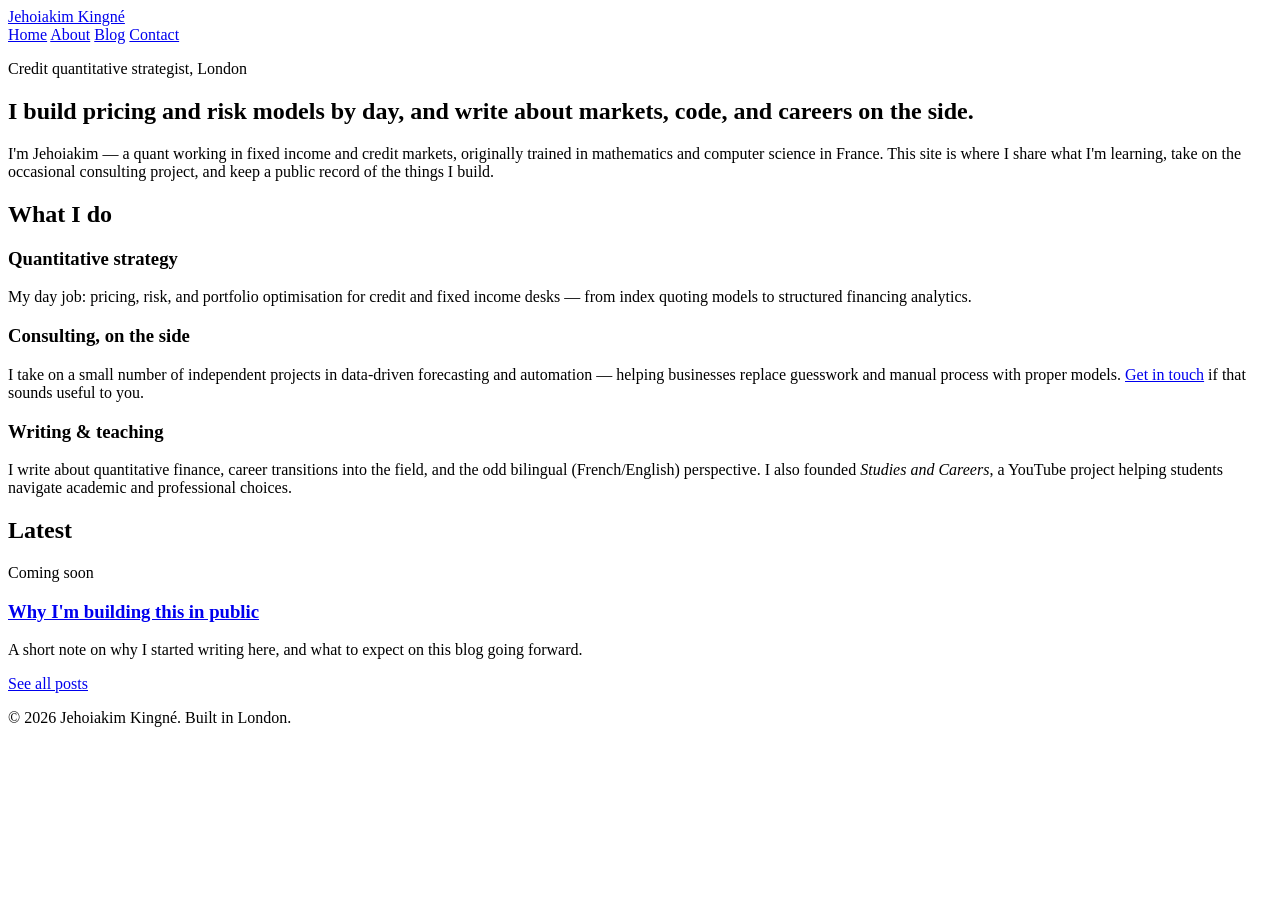
==== index.html @ c3a91ccc "Add files via upload" ====
<!DOCTYPE html>
<html lang="en">
<head>
<meta charset="UTF-8">
<meta name="viewport" content="width=device-width, initial-scale=1">
<title>Jehoiakim Kingné</title>
<meta name="description" content="Jehoiakim Kingné — credit quantitative strategist in London, writing on markets, code, and building on the side.">
<link rel="preconnect" href="https://fonts.googleapis.com">
<link rel="preconnect" href="https://fonts.gstatic.com" crossorigin>
<link href="https://fonts.googleapis.com/css2?family=Source+Serif+4:wght@600;700&family=IBM+Plex+Sans:wght@400;500;600&display=swap" rel="stylesheet">
<link rel="stylesheet" href="css/styles.css">
</head>
<body>

<header class="site-header">
  <div class="header-inner">
    <a href="index.html" class="wordmark">Jehoiakim Kingné</a>
    <nav class="site-nav">
      <a href="index.html" class="active">Home</a>
      <a href="about.html">About</a>
      <a href="blog.html">Blog</a>
      <a href="contact.html">Contact</a>
    </nav>
  </div>
</header>

<main>
  <section class="hero">
    <div class="wrap">
      <p class="kicker">Credit quantitative strategist, London</p>
      <h1>I build pricing and risk models by day, and write about markets, code, and careers on the side.</h1>
      <p class="lede">I'm Jehoiakim — a quant working in fixed income and credit markets, originally trained in mathematics and computer science in France. This site is where I share what I'm learning, take on the occasional consulting project, and keep a public record of the things I build.</p>
    </div>
  </section>

  <section>
    <div class="wrap">
      <h2>What I do</h2>

      <div class="focus-item">
        <h3>Quantitative strategy</h3>
        <p>My day job: pricing, risk, and portfolio optimisation for credit and fixed income desks — from index quoting models to structured financing analytics.</p>
      </div>

      <div class="focus-item">
        <h3>Consulting, on the side</h3>
        <p>I take on a small number of independent projects in data-driven forecasting and automation — helping businesses replace guesswork and manual process with proper models. <a href="contact.html">Get in touch</a> if that sounds useful to you.</p>
      </div>

      <div class="focus-item">
        <h3>Writing &amp; teaching</h3>
        <p>I write about quantitative finance, career transitions into the field, and the odd bilingual (French/English) perspective. I also founded <em>Studies and Careers</em>, a YouTube project helping students navigate academic and professional choices.</p>
      </div>
    </div>
  </section>

  <section>
    <div class="wrap">
      <h2>Latest</h2>

      <div class="post-entry">
        <span class="post-date">Coming soon</span>
        <h3><a href="blog/why-this-site.html">Why I'm building this in public</a></h3>
        <p>A short note on why I started writing here, and what to expect on this blog going forward.</p>
      </div>

      <p><a href="blog.html">See all posts</a></p>
    </div>
  </section>
</main>

<footer class="site-footer">
  <div class="wrap">
    <p>&copy; 2026 Jehoiakim Kingné. Built in London.</p>
  </div>
</footer>

</body>
</html>
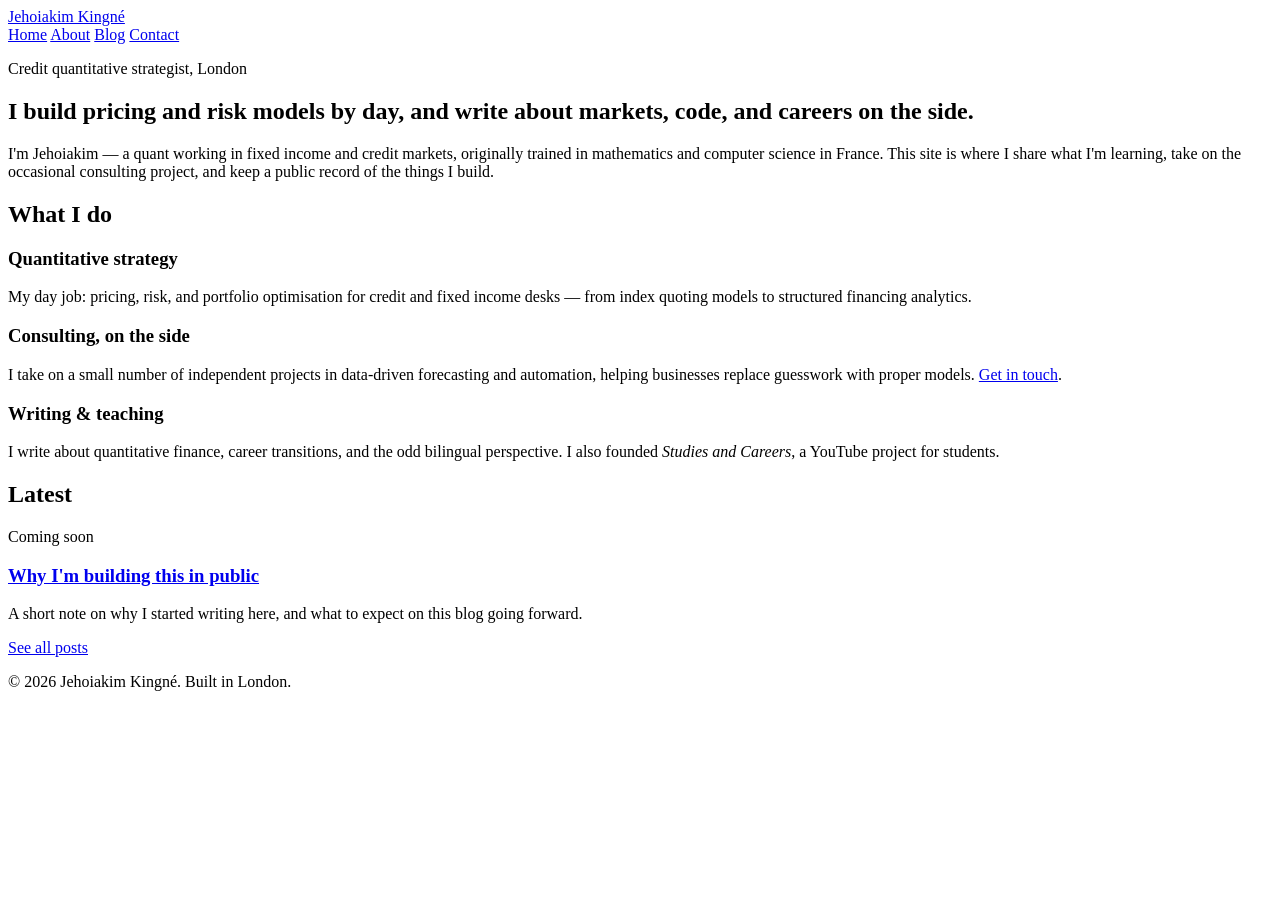
==== commit e179748f: "Add files via upload" ====
--- a/index.html
+++ b/index.html
@@ -7,7 +7,7 @@
 <meta name="description" content="Jehoiakim Kingné — credit quantitative strategist in London, writing on markets, code, and building on the side.">
 <link rel="preconnect" href="https://fonts.googleapis.com">
 <link rel="preconnect" href="https://fonts.gstatic.com" crossorigin>
-<link href="https://fonts.googleapis.com/css2?family=Source+Serif+4:wght@600;700&family=IBM+Plex+Sans:wght@400;500;600&display=swap" rel="stylesheet">
+<link href="https://fonts.googleapis.com/css2?family=Fraunces:opsz,wght@9..144,400;9..144,500;9..144,560;9..144,600&family=Inter:wght@400;500;600&display=swap" rel="stylesheet">
 <link rel="stylesheet" href="css/styles.css">
 </head>
 <body>
@@ -26,6 +26,7 @@
 
 <main>
   <section class="hero">
+    <div class="hero-blob" aria-hidden="true"></div>
     <div class="wrap">
       <p class="kicker">Credit quantitative strategist, London</p>
       <h1>I build pricing and risk models by day, and write about markets, code, and careers on the side.</h1>
@@ -33,23 +34,28 @@
     </div>
   </section>
 
-  <section>
-    <div class="wrap">
+  <section class="alt-bg">
+    <div class="wrap-wide">
       <h2>What I do</h2>
 
-      <div class="focus-item">
-        <h3>Quantitative strategy</h3>
-        <p>My day job: pricing, risk, and portfolio optimisation for credit and fixed income desks — from index quoting models to structured financing analytics.</p>
-      </div>
+      <div class="focus-grid">
+        <div class="focus-item">
+          <div class="dot" aria-hidden="true"></div>
+          <h3>Quantitative strategy</h3>
+          <p>My day job: pricing, risk, and portfolio optimisation for credit and fixed income desks — from index quoting models to structured financing analytics.</p>
+        </div>
 
-      <div class="focus-item">
-        <h3>Consulting, on the side</h3>
-        <p>I take on a small number of independent projects in data-driven forecasting and automation — helping businesses replace guesswork and manual process with proper models. <a href="contact.html">Get in touch</a> if that sounds useful to you.</p>
-      </div>
+        <div class="focus-item">
+          <div class="dot" aria-hidden="true"></div>
+          <h3>Consulting, on the side</h3>
+          <p>I take on a small number of independent projects in data-driven forecasting and automation, helping businesses replace guesswork with proper models. <a href="contact.html">Get in touch</a>.</p>
+        </div>
 
-      <div class="focus-item">
-        <h3>Writing &amp; teaching</h3>
-        <p>I write about quantitative finance, career transitions into the field, and the odd bilingual (French/English) perspective. I also founded <em>Studies and Careers</em>, a YouTube project helping students navigate academic and professional choices.</p>
+        <div class="focus-item">
+          <div class="dot" aria-hidden="true"></div>
+          <h3>Writing &amp; teaching</h3>
+          <p>I write about quantitative finance, career transitions, and the odd bilingual perspective. I also founded <em>Studies and Careers</em>, a YouTube project for students.</p>
+        </div>
       </div>
     </div>
   </section>
@@ -75,5 +81,6 @@
   </div>
 </footer>
 
+<script src="js/main.js"></script>
 </body>
 </html>
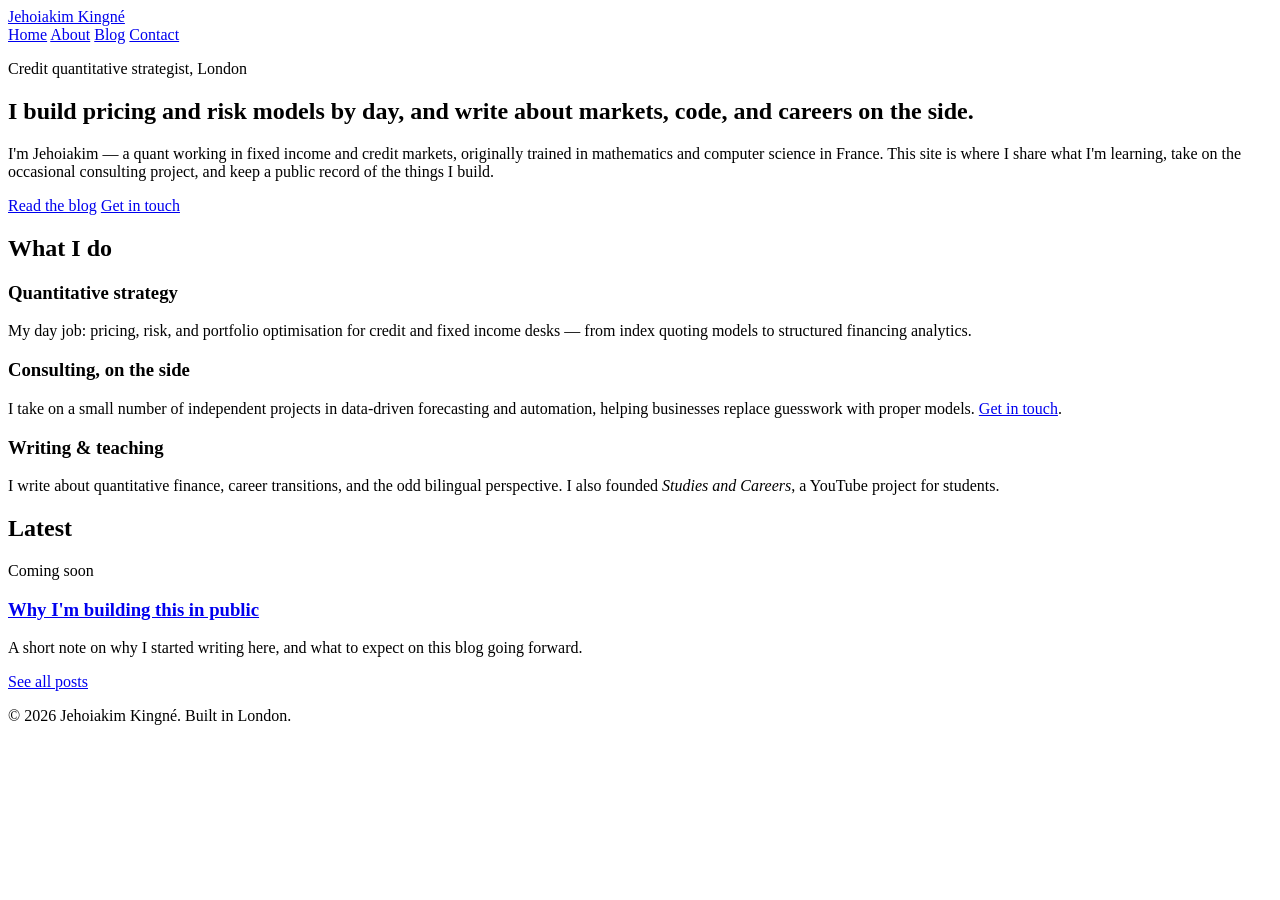
==== commit b2fbe123: "personal site more dynamic and user friendly make the personal site more dynamic and user friendly" ====
--- a/index.html
+++ b/index.html
@@ -1,5 +1,5 @@
 <!DOCTYPE html>
-<html lang="en">
+<html lang="en" class="no-js">
 <head>
 <meta charset="UTF-8">
 <meta name="viewport" content="width=device-width, initial-scale=1">
@@ -7,7 +7,7 @@
 <meta name="description" content="Jehoiakim Kingné — credit quantitative strategist in London, writing on markets, code, and building on the side.">
 <link rel="preconnect" href="https://fonts.googleapis.com">
 <link rel="preconnect" href="https://fonts.gstatic.com" crossorigin>
-<link href="https://fonts.googleapis.com/css2?family=Fraunces:opsz,wght@9..144,400;9..144,500;9..144,560;9..144,600&family=Inter:wght@400;500;600&display=swap" rel="stylesheet">
+<link href="https://fonts.googleapis.com/css2?family=Fraunces:opsz,wght@9..144,400;9..144,500;9..144,560;9..144,600;9..144,700&family=Inter:wght@400;500;600;700&display=swap" rel="stylesheet">
 <link rel="stylesheet" href="css/styles.css">
 </head>
 <body>
@@ -31,11 +31,15 @@
       <p class="kicker">Credit quantitative strategist, London</p>
       <h1>I build pricing and risk models by day, and write about markets, code, and careers on the side.</h1>
       <p class="lede">I'm Jehoiakim — a quant working in fixed income and credit markets, originally trained in mathematics and computer science in France. This site is where I share what I'm learning, take on the occasional consulting project, and keep a public record of the things I build.</p>
+      <div class="hero-actions">
+        <a href="blog.html" class="btn btn-primary">Read the blog</a>
+        <a href="contact.html" class="btn btn-ghost">Get in touch</a>
+      </div>
     </div>
   </section>
 
   <section class="alt-bg">
-    <div class="wrap-wide">
+    <div class="wrap-wide reveal">
       <h2>What I do</h2>
 
       <div class="focus-grid">
@@ -61,7 +65,7 @@
   </section>
 
   <section>
-    <div class="wrap">
+    <div class="wrap reveal">
       <h2>Latest</h2>
 
       <div class="post-entry">
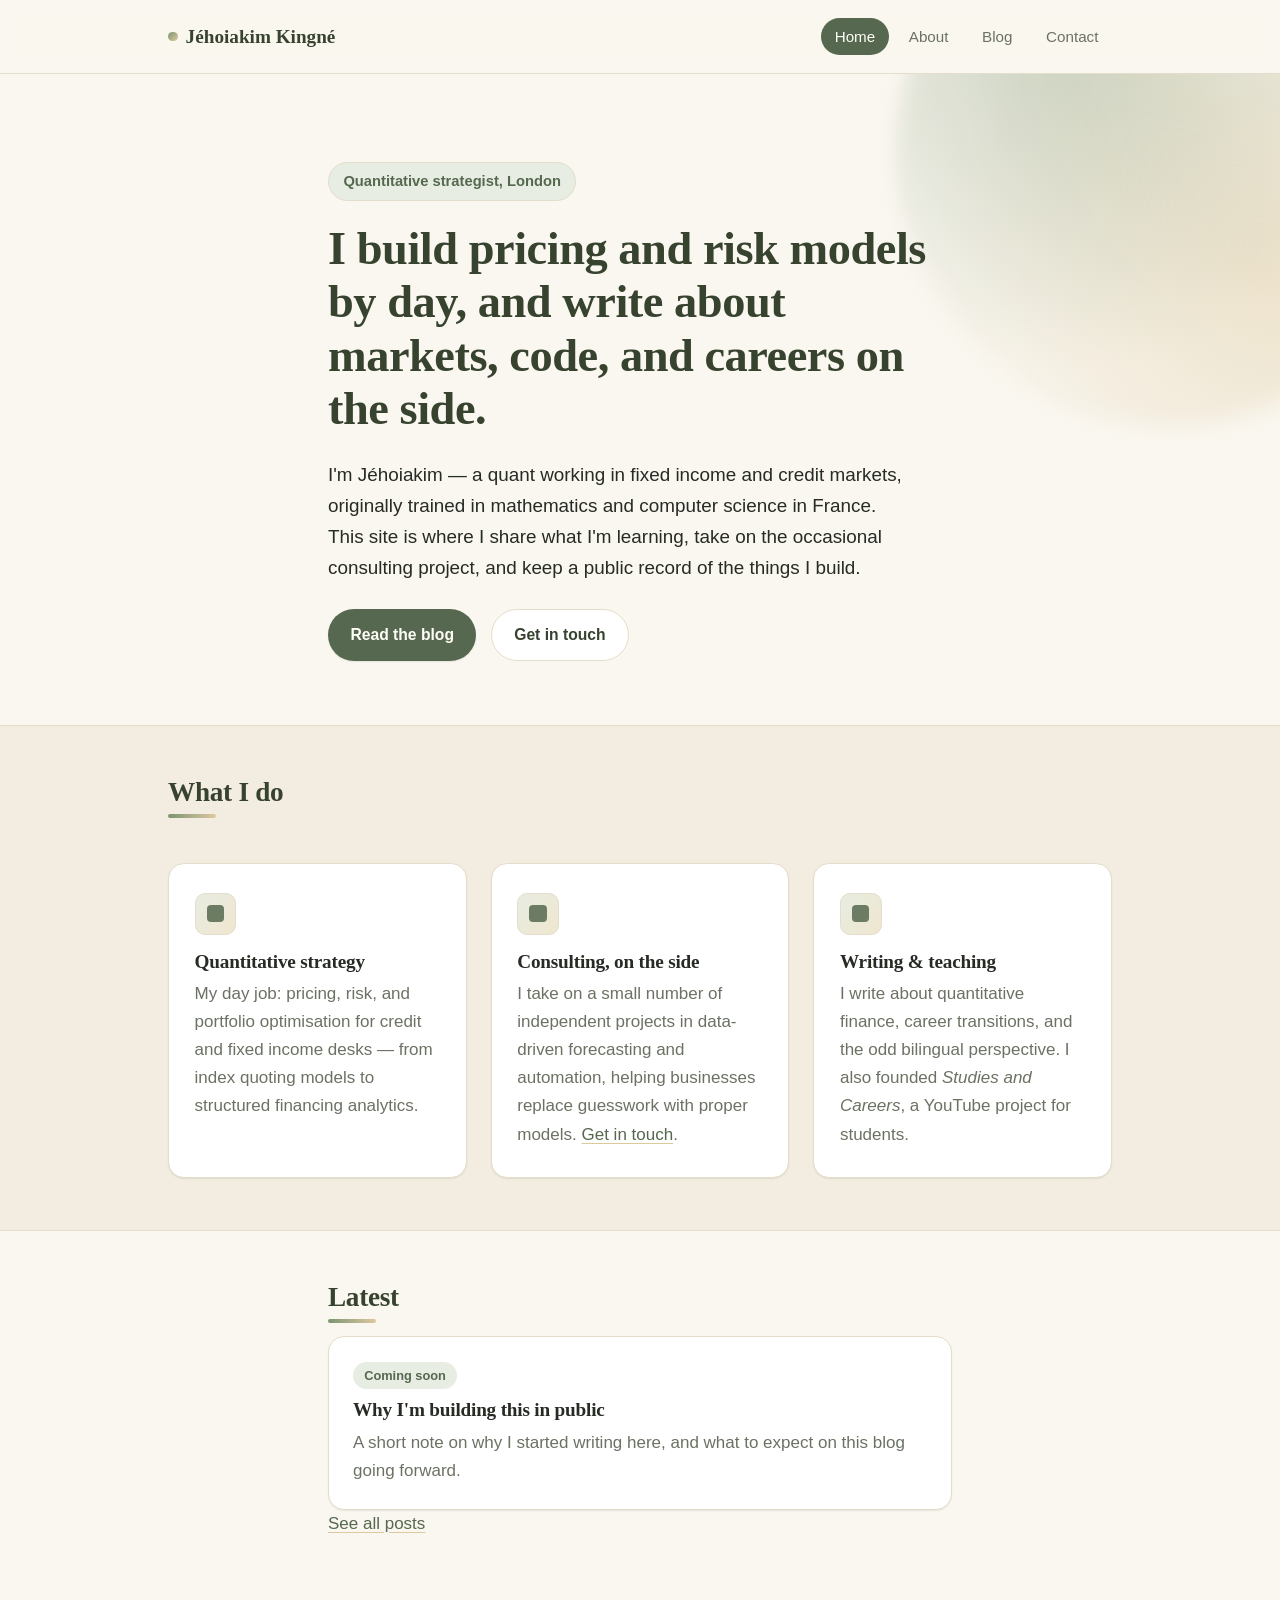
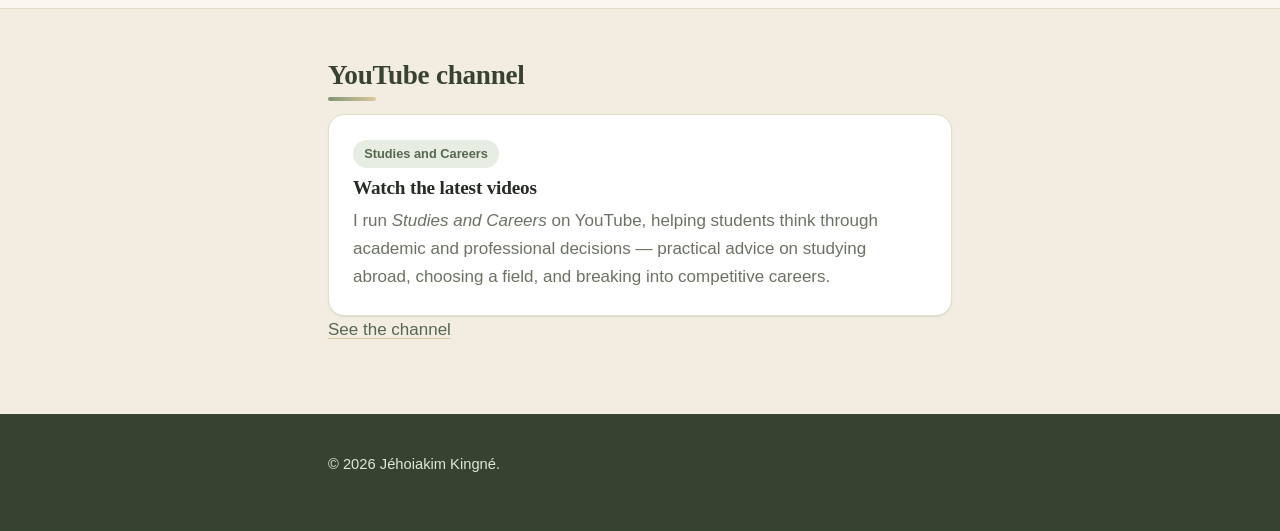
==== commit ce5b8787: "Add files via upload" ====
--- a/index.html
+++ b/index.html
@@ -3,8 +3,8 @@
 <head>
 <meta charset="UTF-8">
 <meta name="viewport" content="width=device-width, initial-scale=1">
-<title>Jehoiakim Kingné</title>
-<meta name="description" content="Jehoiakim Kingné — credit quantitative strategist in London, writing on markets, code, and building on the side.">
+<title>Jéhoiakim Kingné</title>
+<meta name="description" content="Jéhoiakim Kingné — credit quantitative strategist in London, writing on markets, code, and building on the side.">
 <link rel="preconnect" href="https://fonts.googleapis.com">
 <link rel="preconnect" href="https://fonts.gstatic.com" crossorigin>
 <link href="https://fonts.googleapis.com/css2?family=Fraunces:opsz,wght@9..144,400;9..144,500;9..144,560;9..144,600;9..144,700&family=Inter:wght@400;500;600;700&display=swap" rel="stylesheet">
@@ -14,7 +14,7 @@
 
 <header class="site-header">
   <div class="header-inner">
-    <a href="index.html" class="wordmark">Jehoiakim Kingné</a>
+    <a href="index.html" class="wordmark">Jéhoiakim Kingné</a>
     <nav class="site-nav">
       <a href="index.html" class="active">Home</a>
       <a href="about.html">About</a>
@@ -28,9 +28,9 @@
   <section class="hero">
     <div class="hero-blob" aria-hidden="true"></div>
     <div class="wrap">
-      <p class="kicker">Credit quantitative strategist, London</p>
+      <p class="kicker">Quantitative strategist, London</p>
       <h1>I build pricing and risk models by day, and write about markets, code, and careers on the side.</h1>
-      <p class="lede">I'm Jehoiakim — a quant working in fixed income and credit markets, originally trained in mathematics and computer science in France. This site is where I share what I'm learning, take on the occasional consulting project, and keep a public record of the things I build.</p>
+      <p class="lede">I'm Jéhoiakim — a quant working in fixed income and credit markets, originally trained in mathematics and computer science in France. This site is where I share what I'm learning, take on the occasional consulting project, and keep a public record of the things I build.</p>
       <div class="hero-actions">
         <a href="blog.html" class="btn btn-primary">Read the blog</a>
         <a href="contact.html" class="btn btn-ghost">Get in touch</a>
@@ -77,11 +77,25 @@
       <p><a href="blog.html">See all posts</a></p>
     </div>
   </section>
+
+  <section class="alt-bg">
+    <div class="wrap reveal">
+      <h2>YouTube channel</h2>
+
+      <div class="post-entry">
+        <span class="post-date">Studies and Careers</span>
+        <h3><a href="https://www.youtube.com/@studiescareers4532" target="_blank" rel="noopener">Watch the latest videos</a></h3>
+        <p>I run <em>Studies and Careers</em> on YouTube, helping students think through academic and professional decisions — practical advice on studying abroad, choosing a field, and breaking into competitive careers.</p>
+      </div>
+
+      <p><a href="https://www.youtube.com/@studiescareers4532" target="_blank" rel="noopener">See the channel</a></p>
+    </div>
+  </section>
 </main>
 
 <footer class="site-footer">
   <div class="wrap">
-    <p>&copy; 2026 Jehoiakim Kingné. Built in London.</p>
+    <p>&copy; 2026 Jéhoiakim Kingné.</p>
   </div>
 </footer>
 
--- a/css/styles.css
+++ b/css/styles.css
@@ -0,0 +1,405 @@
+/* ---------------------------------------------------
+   Jehoiakim Kingné — personal site
+   Palette: sage green / beige / white
+--------------------------------------------------- */
+:root {
+  --bg: #faf7f0;              /* warm beige page background */
+  --surface: #ffffff;         /* card / header surface */
+  --surface-tint: #f2ede0;    /* soft beige surface for alt sections */
+  --ink: #262b24;             /* near-black warm charcoal */
+  --muted: #6b7263;           /* muted sage-grey for secondary text */
+  --line: #e4ddc9;            /* warm hairline */
+  --sage: #7c9473;            /* primary sage green */
+  --sage-dark: #56684f;       /* deep sage, headings on dark, hover */
+  --sage-deep: #37432f;       /* darkest sage, footer bg */
+  --sage-tint: #e7ede2;       /* pale sage wash */
+  --beige: #f0e6cf;           /* warm beige accent */
+  --beige-dark: #ddc99e;      /* deeper beige accent */
+  --cream: #fffdf7;
+  --max-width: 42rem;
+  --max-width-wide: 62rem;
+  --radius: 16px;
+  --radius-sm: 10px;
+  --shadow-sm: 0 1px 2px rgba(55, 67, 47, 0.06), 0 1px 1px rgba(55, 67, 47, 0.04);
+  --shadow-md: 0 8px 24px rgba(55, 67, 47, 0.10), 0 2px 6px rgba(55, 67, 47, 0.06);
+  --shadow-lg: 0 20px 45px rgba(55, 67, 47, 0.16), 0 6px 14px rgba(55, 67, 47, 0.08);
+}
+
+* { box-sizing: border-box; }
+
+html { scroll-behavior: smooth; }
+
+body {
+  margin: 0;
+  background: var(--bg);
+  color: var(--ink);
+  font-family: "Inter", -apple-system, BlinkMacSystemFont, "Segoe UI", sans-serif;
+  font-size: 17px;
+  line-height: 1.65;
+  -webkit-font-smoothing: antialiased;
+}
+
+h1, h2, h3 {
+  font-family: "Fraunces", Georgia, "Times New Roman", serif;
+  font-weight: 600;
+  line-height: 1.15;
+  letter-spacing: -0.01em;
+  margin: 0 0 0.5em;
+  color: var(--sage-deep);
+}
+
+h1 { font-size: 2.9rem; font-weight: 600; }
+h2 {
+  font-size: 1.7rem;
+  position: relative;
+  display: inline-block;
+  padding-bottom: 0.35em;
+}
+h2::after {
+  content: "";
+  position: absolute;
+  left: 0;
+  bottom: 0;
+  width: 3rem;
+  height: 4px;
+  border-radius: 4px;
+  background: linear-gradient(90deg, var(--sage), var(--beige-dark));
+}
+h3 { font-size: 1.2rem; color: var(--ink); }
+
+p { margin: 0 0 1.1em; }
+
+a {
+  color: var(--sage-dark);
+  text-decoration: underline;
+  text-decoration-color: var(--beige-dark);
+  text-underline-offset: 3px;
+  transition: color 0.15s ease, text-decoration-color 0.15s ease;
+}
+a:hover, a:focus-visible { color: var(--sage-deep); text-decoration-color: var(--sage); }
+a:focus-visible { outline: 2px solid var(--sage); outline-offset: 2px; }
+
+.muted { color: var(--muted); }
+
+/* Layout shell */
+.wrap {
+  max-width: var(--max-width);
+  margin: 0 auto;
+  padding: 0 1.5rem;
+}
+.wrap-wide {
+  max-width: var(--max-width-wide);
+  margin: 0 auto;
+  padding: 0 1.5rem;
+}
+
+/* Reveal-on-scroll (progressive enhancement, see js/main.js) */
+.reveal {
+  opacity: 0;
+  transform: translateY(14px);
+  transition: opacity 0.6s ease, transform 0.6s ease;
+}
+.reveal.is-visible { opacity: 1; transform: translateY(0); }
+.no-js .reveal { opacity: 1; transform: none; }
+
+/* Header */
+header.site-header {
+  position: sticky;
+  top: 0;
+  z-index: 20;
+  background: rgba(250, 247, 240, 0.85);
+  backdrop-filter: saturate(150%) blur(10px);
+  -webkit-backdrop-filter: saturate(150%) blur(10px);
+  border-bottom: 1px solid var(--line);
+}
+.header-inner {
+  max-width: var(--max-width-wide);
+  margin: 0 auto;
+  padding: 1.1rem 1.5rem;
+  display: flex;
+  align-items: center;
+  justify-content: space-between;
+  gap: 1rem;
+  flex-wrap: wrap;
+}
+.wordmark {
+  font-family: "Fraunces", Georgia, serif;
+  font-weight: 600;
+  font-size: 1.2rem;
+  color: var(--sage-deep);
+  text-decoration: none;
+  display: inline-flex;
+  align-items: center;
+  gap: 0.5rem;
+}
+.wordmark::before {
+  content: "";
+  display: inline-block;
+  width: 0.6rem;
+  height: 0.6rem;
+  border-radius: 50%;
+  background: linear-gradient(135deg, var(--sage), var(--beige-dark));
+}
+nav.site-nav { display: flex; gap: 0.4rem; align-items: center; }
+nav.site-nav a {
+  color: var(--muted);
+  text-decoration: none;
+  font-size: 0.95rem;
+  font-weight: 500;
+  padding: 0.4rem 0.85rem;
+  border-radius: 999px;
+  transition: background 0.15s ease, color 0.15s ease;
+}
+nav.site-nav a:hover { color: var(--sage-deep); background: var(--sage-tint); }
+nav.site-nav a.active { color: var(--cream); background: var(--sage-dark); }
+
+/* Hero */
+.hero {
+  position: relative;
+  padding: 5.5rem 0 4rem;
+  overflow: hidden;
+  isolation: isolate;
+}
+.hero-blob {
+  position: absolute;
+  z-index: -1;
+  top: -12rem;
+  right: -10rem;
+  width: 34rem;
+  height: 34rem;
+  border-radius: 50%;
+  background:
+    radial-gradient(circle at 30% 30%, rgba(124, 148, 115, 0.35), transparent 60%),
+    radial-gradient(circle at 70% 70%, rgba(221, 201, 158, 0.45), transparent 65%);
+  filter: blur(10px);
+  animation: drift 16s ease-in-out infinite alternate;
+}
+@keyframes drift {
+  from { transform: translate(0, 0) scale(1); }
+  to   { transform: translate(-1.5rem, 1.5rem) scale(1.05); }
+}
+.hero .kicker {
+  display: inline-flex;
+  align-items: center;
+  gap: 0.5rem;
+  color: var(--sage-dark);
+  background: var(--sage-tint);
+  border: 1px solid var(--line);
+  padding: 0.4rem 0.9rem;
+  border-radius: 999px;
+  font-size: 0.92rem;
+  font-weight: 600;
+  margin-bottom: 1.3rem;
+}
+.hero h1 { max-width: 40rem; }
+.hero p.lede {
+  font-size: 1.18rem;
+  color: var(--ink);
+  max-width: 36rem;
+}
+.hero-actions {
+  display: flex;
+  flex-wrap: wrap;
+  gap: 0.9rem;
+  margin-top: 1.6rem;
+}
+
+/* Buttons */
+.btn {
+  display: inline-flex;
+  align-items: center;
+  gap: 0.4rem;
+  padding: 0.75rem 1.4rem;
+  border-radius: 999px;
+  font-weight: 600;
+  font-size: 0.98rem;
+  text-decoration: none !important;
+  transition: transform 0.15s ease, box-shadow 0.15s ease, background 0.15s ease;
+}
+.btn-primary {
+  background: var(--sage-dark);
+  color: var(--cream);
+  box-shadow: var(--shadow-sm);
+}
+.btn-primary:hover { background: var(--sage-deep); transform: translateY(-2px); box-shadow: var(--shadow-md); color: var(--cream); }
+.btn-ghost {
+  background: var(--surface);
+  color: var(--sage-deep);
+  border: 1px solid var(--line);
+}
+.btn-ghost:hover { border-color: var(--sage); background: var(--sage-tint); transform: translateY(-2px); color: var(--sage-deep); }
+
+/* Sections */
+section { padding: 3.2rem 0; }
+section + section { border-top: 1px solid var(--line); }
+.alt-bg { background: var(--surface-tint); }
+
+/* "What I do" — card grid */
+.focus-grid {
+  display: grid;
+  grid-template-columns: repeat(auto-fit, minmax(15rem, 1fr));
+  gap: 1.5rem;
+  margin-top: 2rem;
+}
+.focus-item {
+  background: var(--surface);
+  border: 1px solid var(--line);
+  border-radius: var(--radius);
+  padding: 1.8rem 1.6rem;
+  box-shadow: var(--shadow-sm);
+  transition: transform 0.2s ease, box-shadow 0.2s ease, border-color 0.2s ease;
+}
+.focus-item:hover {
+  transform: translateY(-4px);
+  box-shadow: var(--shadow-md);
+  border-color: var(--sage);
+}
+.focus-item .dot {
+  width: 2.6rem;
+  height: 2.6rem;
+  border-radius: var(--radius-sm);
+  background: linear-gradient(135deg, var(--sage-tint), var(--beige));
+  border: 1px solid var(--line);
+  margin-bottom: 1rem;
+  position: relative;
+}
+.focus-item .dot::after {
+  content: "";
+  position: absolute;
+  inset: 0.7rem;
+  border-radius: 4px;
+  background: var(--sage-dark);
+  opacity: 0.85;
+}
+.focus-item h3 { margin-bottom: 0.4em; }
+.focus-item p { color: var(--muted); margin-bottom: 0; }
+.focus-item p a { color: var(--sage-dark); }
+
+/* Blog list */
+.post-entry {
+  padding: 1.5rem;
+  margin-bottom: 1.2rem;
+  background: var(--surface);
+  border: 1px solid var(--line);
+  border-radius: var(--radius);
+  box-shadow: var(--shadow-sm);
+  transition: transform 0.2s ease, box-shadow 0.2s ease, border-color 0.2s ease;
+}
+.post-entry:hover { transform: translateY(-3px); box-shadow: var(--shadow-md); border-color: var(--sage); }
+.post-entry:last-of-type { margin-bottom: 0; }
+.post-entry .post-date {
+  color: var(--sage-dark);
+  background: var(--sage-tint);
+  display: inline-block;
+  font-size: 0.8rem;
+  font-weight: 600;
+  padding: 0.2rem 0.7rem;
+  border-radius: 999px;
+  margin-bottom: 0.6rem;
+}
+.post-entry h3 { margin-bottom: 0.4em; }
+.post-entry h3 a { text-decoration: none; color: var(--ink); }
+.post-entry h3 a:hover { color: var(--sage-dark); }
+.post-entry p { color: var(--muted); margin-bottom: 0; }
+
+/* Post page */
+.post-header { padding: 3.5rem 0 1.5rem; }
+.post-header .post-date {
+  color: var(--sage-dark);
+  background: var(--sage-tint);
+  display: inline-block;
+  font-size: 0.8rem;
+  font-weight: 600;
+  padding: 0.2rem 0.7rem;
+  border-radius: 999px;
+  margin-bottom: 0.8rem;
+}
+article.post-body p { max-width: var(--max-width); }
+
+/* Contact */
+.contact-block { padding: 1rem 0; }
+.contact-list { list-style: none; padding: 0; margin: 1.5rem 0; }
+.contact-list li {
+  margin-bottom: 0.8rem;
+  padding: 0.9rem 1.1rem;
+  background: var(--surface);
+  border: 1px solid var(--line);
+  border-radius: var(--radius-sm);
+  display: flex;
+  align-items: center;
+  gap: 0.5rem;
+}
+.contact-list .label {
+  color: var(--sage-dark);
+  font-weight: 600;
+  display: inline-block;
+  min-width: 5rem;
+}
+
+form.contact-form { margin-top: 2rem; max-width: 30rem; }
+form.contact-form label {
+  display: block;
+  font-size: 0.9rem;
+  font-weight: 600;
+  color: var(--sage-dark);
+  margin-bottom: 0.35rem;
+}
+form.contact-form input,
+form.contact-form textarea {
+  width: 100%;
+  padding: 0.75rem 0.9rem;
+  margin-bottom: 1.2rem;
+  border: 1px solid var(--line);
+  border-radius: var(--radius-sm);
+  background: var(--surface);
+  font-family: inherit;
+  font-size: 1rem;
+  color: var(--ink);
+  transition: border-color 0.15s ease, box-shadow 0.15s ease;
+}
+form.contact-form input:focus,
+form.contact-form textarea:focus {
+  outline: none;
+  border-color: var(--sage);
+  box-shadow: 0 0 0 3px var(--sage-tint);
+}
+form.contact-form button {
+  background: var(--sage-dark);
+  color: var(--cream);
+  border: none;
+  padding: 0.8rem 1.7rem;
+  font-size: 1rem;
+  font-weight: 600;
+  font-family: inherit;
+  border-radius: 999px;
+  cursor: pointer;
+  transition: background 0.15s ease, transform 0.15s ease, box-shadow 0.15s ease;
+  box-shadow: var(--shadow-sm);
+}
+form.contact-form button:hover { background: var(--sage-deep); transform: translateY(-2px); box-shadow: var(--shadow-md); }
+
+/* Footer */
+footer.site-footer {
+  background: var(--sage-deep);
+  color: #dfe6d8;
+  padding: 2.4rem 0;
+  font-size: 0.92rem;
+}
+footer.site-footer a { color: #f0e6cf; text-decoration-color: rgba(240, 230, 207, 0.4); }
+footer.site-footer a:hover { color: #ffffff; text-decoration-color: #ffffff; }
+
+/* Responsive */
+@media (max-width: 600px) {
+  h1 { font-size: 2.1rem; }
+  .header-inner { flex-direction: column; align-items: flex-start; gap: 0.6rem; }
+  nav.site-nav { gap: 0.2rem; flex-wrap: wrap; }
+  .hero { padding: 3.5rem 0 2.5rem; }
+  .hero-blob { width: 22rem; height: 22rem; top: -8rem; right: -8rem; }
+}
+
+/* Reduced motion */
+@media (prefers-reduced-motion: reduce) {
+  html { scroll-behavior: auto; }
+  * { transition: none !important; animation: none !important; }
+  .reveal { opacity: 1; transform: none; }
+}
